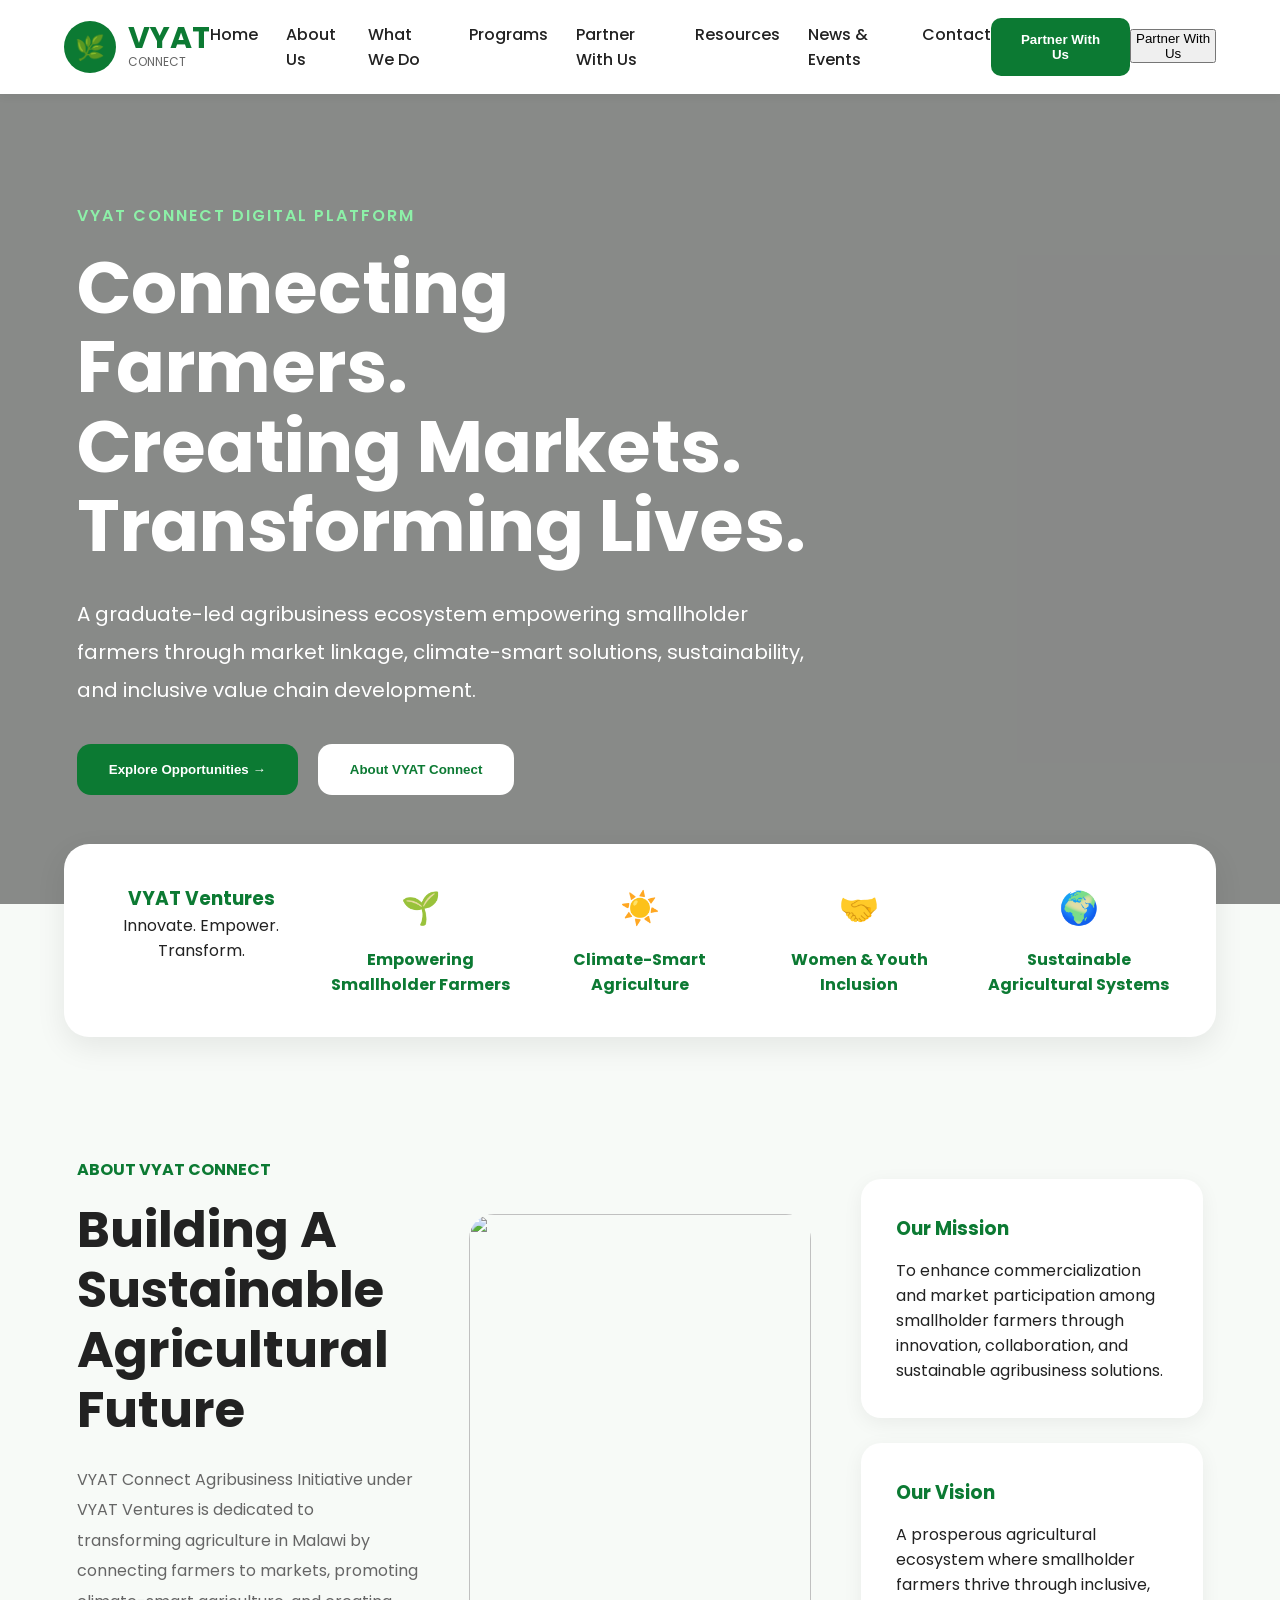
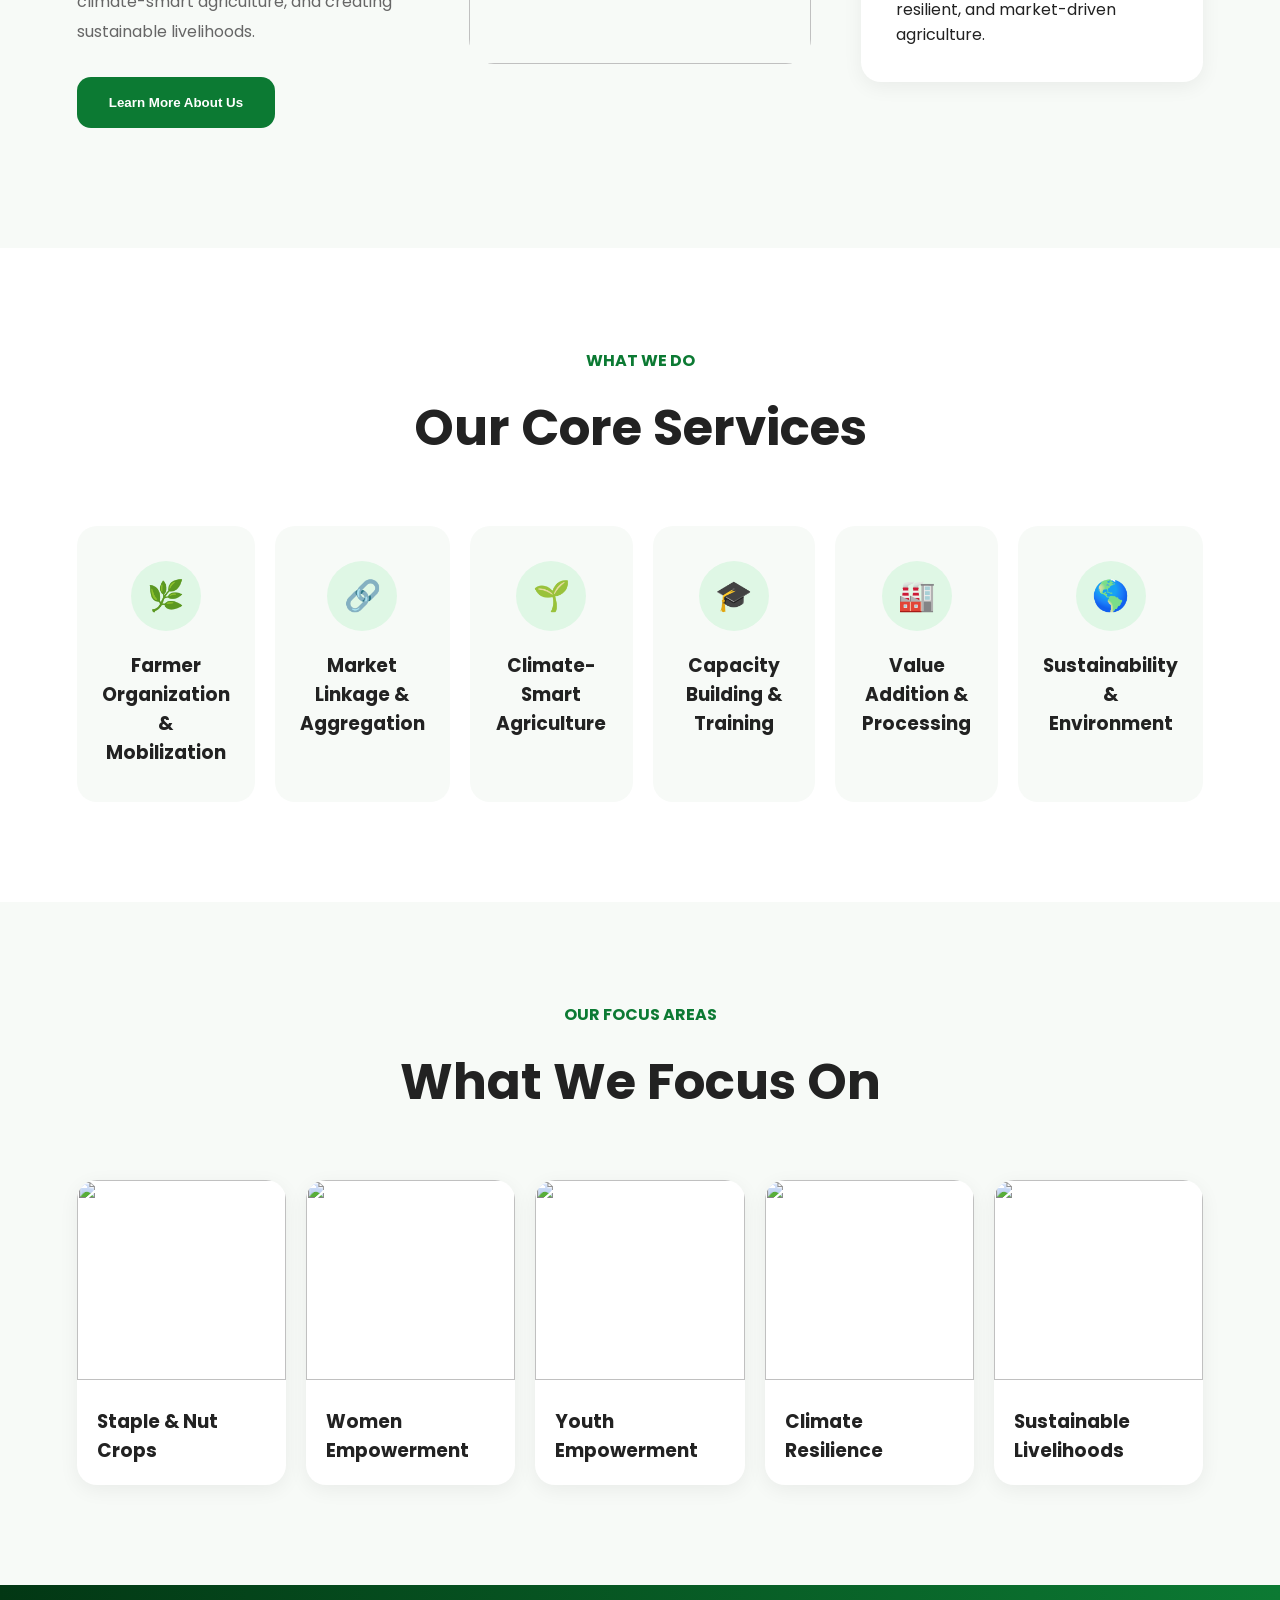
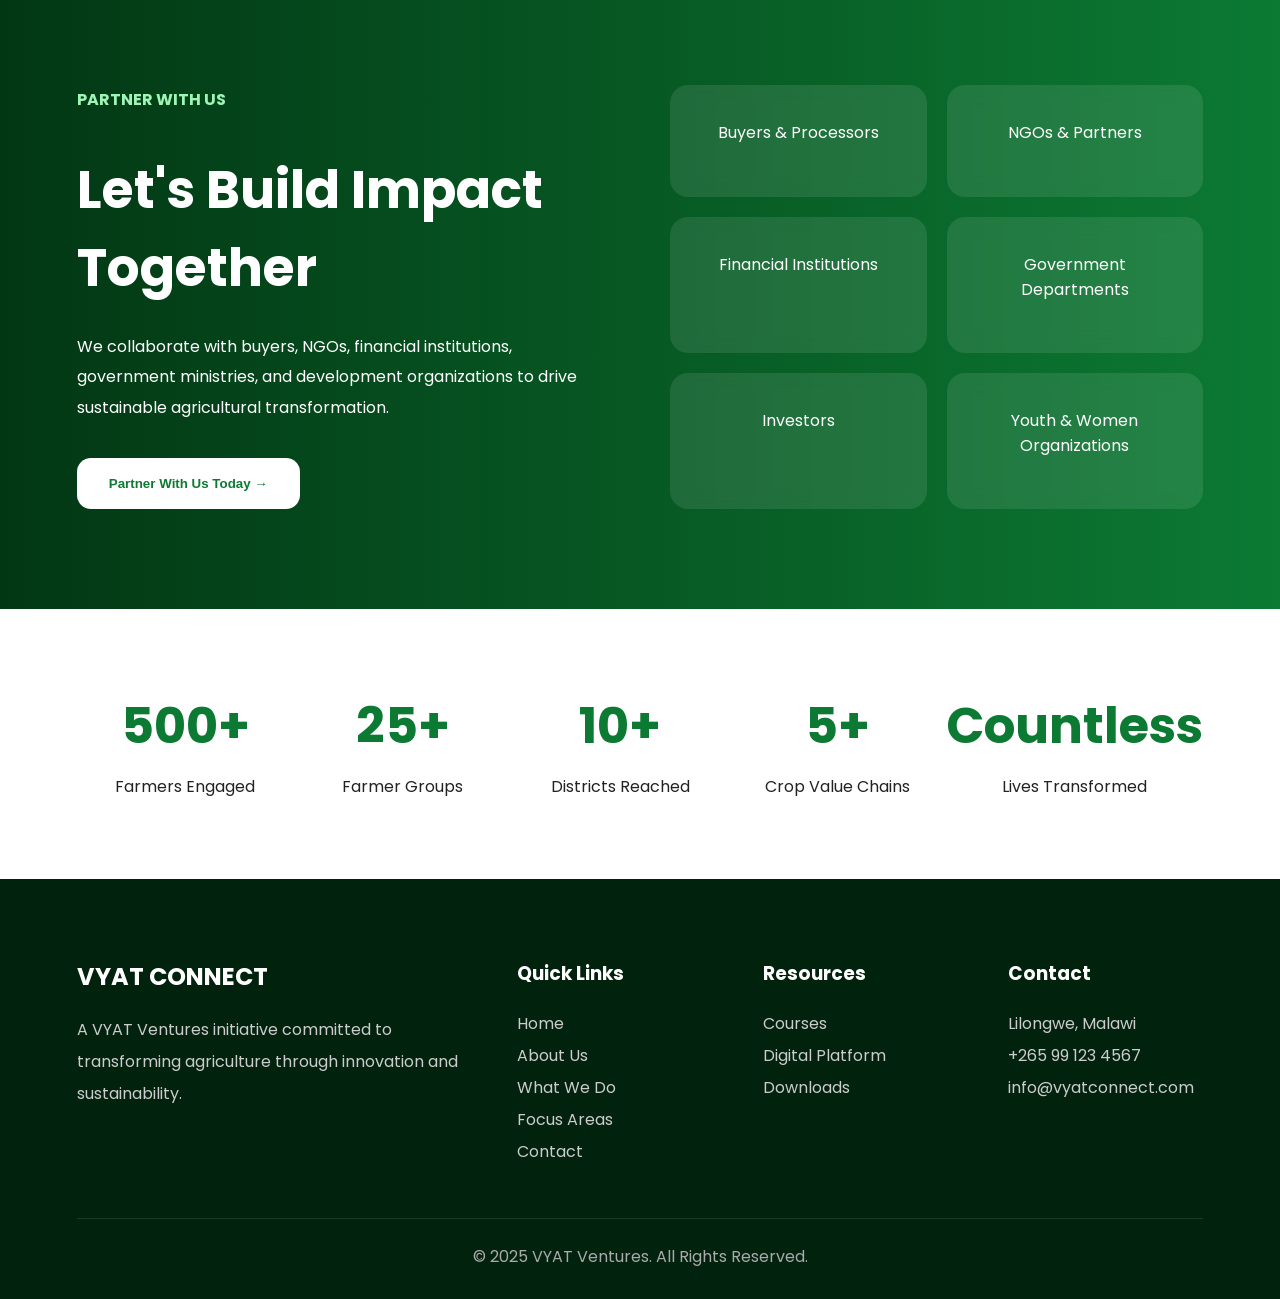
==== index.html @ 8e6dfffa "Add files via upload" ====
<!DOCTYPE html>
<html lang="en">
<head>
  <meta charset="UTF-8">
  <meta name="viewport" content="width=device-width, initial-scale=1.0">
  <title>VYAT Connect</title>

  <link rel="stylesheet" href="style.css">

  <link href="https://fonts.googleapis.com/css2?family=Poppins:wght@300;400;500;600;700;800&display=swap" rel="stylesheet">

</head>

<body>

  <!-- NAVBAR -->
  <header class="navbar">

    <div class="logo">

      <div class="logo-icon">🌿</div>

      <div>
        <h1>VYAT</h1>
        <p>CONNECT</p>
      </div>

    </div>

    <nav>

  <a href="index.html">Home</a>

  <a href="about.html">About Us</a>

  <a href="services.html">What We Do</a>

  <a href="programs.html">Programs</a>

  <a href="partnerships.html" class="partner-nav-btn">
  Partner With Us
</a>

  <a href="resources.html">Resources</a>

  <a href="news.html">News & Events</a>

  <a href="contact.html">Contact</a>

    </nav>

    <button class="partner-btn">
      Partner With Us
      <a href="login.php">
    <button>Partner With Us</button>
</a>
    </button>

  </header>

  <!-- HERO -->

  <section class="hero">

    <div class="overlay"></div>

    <div class="hero-content">

      <p class="hero-small">
        VYAT CONNECT DIGITAL PLATFORM
      </p>

      <h1>
        Connecting Farmers.
        <br>
        Creating Markets.
        <br>
        Transforming Lives.
      </h1>

      <p class="hero-text">
        A graduate-led agribusiness ecosystem empowering smallholder
        farmers through market linkage, climate-smart solutions,
        sustainability, and inclusive value chain development.
      </p>

      <div class="hero-buttons">

        <button class="green-btn">
          Explore Opportunities →
        </button>

        <button class="white-btn">
          About VYAT Connect
        </button>

      </div>

    </div>

  </section>

  <!-- FLOATING INFO -->

  <section class="floating-box">

    <div class="floating-card">
      <h3>VYAT Ventures</h3>
      <p>Innovate. Empower. Transform.</p>
    </div>

    <div class="floating-card">
      <div class="emoji">🌱</div>
      <h4>Empowering Smallholder Farmers</h4>
    </div>

    <div class="floating-card">
      <div class="emoji">☀️</div>
      <h4>Climate-Smart Agriculture</h4>
    </div>

    <div class="floating-card">
      <div class="emoji">🤝</div>
      <h4>Women & Youth Inclusion</h4>
    </div>

    <div class="floating-card">
      <div class="emoji">🌍</div>
      <h4>Sustainable Agricultural Systems</h4>
    </div>

  </section>

  <!-- ABOUT -->

  <section class="about">

    <div class="about-left">

      <p class="section-small">
        ABOUT VYAT CONNECT
      </p>

      <h2>
        Building A Sustainable Agricultural Future
      </h2>

      <p class="about-text">
        VYAT Connect Agribusiness Initiative under VYAT Ventures
        is dedicated to transforming agriculture in Malawi by
        connecting farmers to markets, promoting climate-smart
        agriculture, and creating sustainable livelihoods.
      </p>

      <button class="green-btn">
        Learn More About Us
      </button>

    </div>

    <div class="about-image">

      <img src="https://images.unsplash.com/photo-1523741543316-beb7fc7023d8?q=80&w=2070&auto=format&fit=crop">

    </div>

    <div class="about-right">

      <div class="mission-card">

        <h3>Our Mission</h3>

        <p>
          To enhance commercialization and market participation among
          smallholder farmers through innovation, collaboration,
          and sustainable agribusiness solutions.
        </p>

      </div>

      <div class="mission-card">

        <h3>Our Vision</h3>

        <p>
          A prosperous agricultural ecosystem where smallholder
          farmers thrive through inclusive, resilient,
          and market-driven agriculture.
        </p>

      </div>

    </div>

  </section>

  <!-- SERVICES -->

  <section class="services">

    <div class="section-center">

      <p class="section-small">
        WHAT WE DO
      </p>

      <h2>
        Our Core Services
      </h2>

    </div>

    <div class="service-grid">

      <div class="service-card">
        <div class="service-icon">🌿</div>
        <h3>Farmer Organization & Mobilization</h3>
      </div>

      <div class="service-card">
        <div class="service-icon">🔗</div>
        <h3>Market Linkage & Aggregation</h3>
      </div>

      <div class="service-card">
        <div class="service-icon">🌱</div>
        <h3>Climate-Smart Agriculture</h3>
      </div>

      <div class="service-card">
        <div class="service-icon">🎓</div>
        <h3>Capacity Building & Training</h3>
      </div>

      <div class="service-card">
        <div class="service-icon">🏭</div>
        <h3>Value Addition & Processing</h3>
      </div>

      <div class="service-card">
        <div class="service-icon">🌎</div>
        <h3>Sustainability & Environment</h3>
      </div>

    </div>

  </section>

  <!-- FOCUS AREAS -->

  <section class="focus">

    <div class="section-center">

      <p class="section-small">
        OUR FOCUS AREAS
      </p>

      <h2>
        What We Focus On
      </h2>

    </div>

    <div class="focus-grid">

      <div class="focus-card">
        <img src="https://images.unsplash.com/photo-1500937386664-56d1dfef3854?q=80&w=2070&auto=format&fit=crop">
        <div class="focus-content">
          <h3>Staple & Nut Crops</h3>
        </div>
      </div>

      <div class="focus-card">
        <img src="https://images.unsplash.com/photo-1494790108377-be9c29b29330?q=80&w=1974&auto=format&fit=crop">
        <div class="focus-content">
          <h3>Women Empowerment</h3>
        </div>
      </div>

      <div class="focus-card">
        <img src="https://images.unsplash.com/photo-1500648767791-00dcc994a43e?q=80&w=1974&auto=format&fit=crop">
        <div class="focus-content">
          <h3>Youth Empowerment</h3>
        </div>
      </div>

      <div class="focus-card">
        <img src="https://images.unsplash.com/photo-1466611653911-95081537e5b7?q=80&w=2070&auto=format&fit=crop">
        <div class="focus-content">
          <h3>Climate Resilience</h3>
        </div>
      </div>

      <div class="focus-card">
        <img src="https://images.unsplash.com/photo-1517486808906-6ca8b3f04846?q=80&w=2070&auto=format&fit=crop">
        <div class="focus-content">
          <h3>Sustainable Livelihoods</h3>
        </div>
      </div>

    </div>

  </section>

  <!-- PARTNERS -->

  <section class="partners">

    <div class="partners-left">

      <p class="section-small white">
        PARTNER WITH US
      </p>

      <h2>
        Let's Build Impact Together
      </h2>

      <p>
        We collaborate with buyers, NGOs, financial institutions,
        government ministries, and development organizations
        to drive sustainable agricultural transformation.
      </p>

      <button class="white-btn green-text">
        Partner With Us Today →
      </button>

    </div>

    <div class="partners-grid">

      <div class="partner-card">Buyers & Processors</div>
      <div class="partner-card">NGOs & Partners</div>
      <div class="partner-card">Financial Institutions</div>
      <div class="partner-card">Government Departments</div>
      <div class="partner-card">Investors</div>
      <div class="partner-card">Youth & Women Organizations</div>

    </div>

  </section>

  <!-- STATS -->

  <section class="stats">

    <div class="stat">
      <h2>500+</h2>
      <p>Farmers Engaged</p>
    </div>

    <div class="stat">
      <h2>25+</h2>
      <p>Farmer Groups</p>
    </div>

    <div class="stat">
      <h2>10+</h2>
      <p>Districts Reached</p>
    </div>

    <div class="stat">
      <h2>5+</h2>
      <p>Crop Value Chains</p>
    </div>

    <div class="stat">
      <h2>Countless</h2>
      <p>Lives Transformed</p>
    </div>

  </section>

  <!-- FOOTER -->

  <footer>

    <div class="footer-grid">

      <div>

        <h2>VYAT CONNECT</h2>

        <p>
          A VYAT Ventures initiative committed to transforming
          agriculture through innovation and sustainability.
        </p>

      </div>

      <div>

        <h3>Quick Links</h3>

        <ul>
          <li>Home</li>
          <li>About Us</li>
          <li>What We Do</li>
          <li>Focus Areas</li>
          <li>Contact</li>
        </ul>

      </div>

      <div>

        <h3>Resources</h3>

        <ul>
          <li>Courses</li>
          <li>Digital Platform</li>
          <li>Downloads</li>
        </ul>

      </div>

      <div>

        <h3>Contact</h3>

        <ul>
          <li>Lilongwe, Malawi</li>
          <li>+265 99 123 4567</li>
          <li>info@vyatconnect.com</li>
        </ul>

      </div>

    </div>

    <div class="copyright">
      © 2025 VYAT Ventures. All Rights Reserved.
    </div>

  </footer>

  <script src="script.js"></script>

</body>
</html>
---- style.css ----
*{
  margin:0;
  padding:0;
  box-sizing:border-box;
}

body{
  font-family:'Poppins',sans-serif;
  background:#f7faf7;
  color:#222;
}

/* NAVBAR */

.navbar{
  width:100%;
  background:white;
  padding:18px 5%;
  display:flex;
  justify-content:space-between;
  align-items:center;
  position:sticky;
  top:0;
  z-index:1000;
  box-shadow:0 2px 10px rgba(0,0,0,0.05);
}

.logo{
  display:flex;
  align-items:center;
  gap:12px;
}

.logo-icon{
  width:52px;
  height:52px;
  background:#0c7a33;
  border-radius:50%;
  display:flex;
  justify-content:center;
  align-items:center;
  color:white;
  font-size:24px;
}

.logo h1{
  font-size:30px;
  color:#0c7a33;
  line-height:1;
}

.logo p{
  font-size:12px;
  color:#666;
}

nav{
  display:flex;
  gap:28px;
}

nav a{
  text-decoration:none;
  color:#222;
  font-weight:500;
  transition:0.3s;
}

nav a:hover,
nav .active{
  color:#0c7a33;
}

.partner-btn{
  background:#0c7a33;
  color:white;
  border:none;
  padding:14px 26px;
  border-radius:10px;
  font-weight:600;
  cursor:pointer;
}

/* HERO */

.hero{
  height:90vh;
  background:url('https://images.unsplash.com/photo-1500937386664-56d1dfef3854?q=80&w=2070&auto=format&fit=crop');
  background-size:cover;
  background-position:center;
  position:relative;
  display:flex;
  align-items:center;
  padding:0 6%;
}

.overlay{
  position:absolute;
  inset:0;
  background:rgba(0,0,0,0.45);
}

.hero-content{
  position:relative;
  z-index:2;
  color:white;
  max-width:750px;
}

.hero-small{
  color:#8df0a8;
  letter-spacing:2px;
  font-weight:600;
  margin-bottom:20px;
}

.hero h1{
  font-size:72px;
  line-height:1.1;
  margin-bottom:30px;
}

.hero-text{
  font-size:20px;
  line-height:1.9;
  margin-bottom:35px;
}

.hero-buttons{
  display:flex;
  gap:20px;
  flex-wrap:wrap;
}

.green-btn{
  background:#0c7a33;
  color:white;
  border:none;
  padding:18px 32px;
  border-radius:14px;
  font-weight:600;
  cursor:pointer;
}

.white-btn{
  background:white;
  color:#0c7a33;
  border:none;
  padding:18px 32px;
  border-radius:14px;
  font-weight:600;
  cursor:pointer;
}

.green-text{
  color:#0c7a33;
}

/* FLOATING */

.floating-box{
  width:90%;
  margin:auto;
  margin-top:-60px;
  background:white;
  border-radius:25px;
  padding:40px;
  display:grid;
  grid-template-columns:repeat(5,1fr);
  gap:25px;
  position:relative;
  z-index:10;
  box-shadow:0 10px 30px rgba(0,0,0,0.08);
}

.floating-card{
  text-align:center;
}

.floating-card h3,
.floating-card h4{
  color:#0c7a33;
}

.emoji{
  font-size:32px;
  margin-bottom:15px;
}

/* ABOUT */

.about{
  padding:120px 6%;
  display:grid;
  grid-template-columns:1fr 1fr 1fr;
  gap:50px;
  align-items:center;
}

.section-small{
  color:#0c7a33;
  font-weight:700;
  margin-bottom:18px;
}

.about h2{
  font-size:50px;
  line-height:1.2;
  margin-bottom:25px;
}

.about-text{
  color:#666;
  line-height:1.9;
  margin-bottom:30px;
}

.about-image img{
  width:100%;
  height:450px;
  object-fit:cover;
  border-radius:25px;
}

.mission-card{
  background:white;
  padding:35px;
  border-radius:20px;
  margin-bottom:25px;
  box-shadow:0 5px 20px rgba(0,0,0,0.06);
}

.mission-card h3{
  color:#0c7a33;
  margin-bottom:15px;
}

/* SERVICES */

.services{
  padding:100px 6%;
  background:white;
}

.section-center{
  text-align:center;
  margin-bottom:60px;
}

.section-center h2{
  font-size:50px;
}

.service-grid{
  display:grid;
  grid-template-columns:repeat(6,1fr);
  gap:20px;
}

.service-card{
  background:#f7faf7;
  padding:35px 25px;
  border-radius:20px;
  text-align:center;
  transition:0.3s;
}

.service-card:hover{
  transform:translateY(-8px);
}

.service-icon{
  width:70px;
  height:70px;
  background:#dff7e5;
  border-radius:50%;
  display:flex;
  justify-content:center;
  align-items:center;
  margin:auto;
  margin-bottom:20px;
  font-size:30px;
}

/* FOCUS */

.focus{
  padding:100px 6%;
}

.focus-grid{
  display:grid;
  grid-template-columns:repeat(5,1fr);
  gap:20px;
}

.focus-card{
  background:white;
  border-radius:20px;
  overflow:hidden;
  box-shadow:0 5px 20px rgba(0,0,0,0.06);
}

.focus-card img{
  width:100%;
  height:200px;
  object-fit:cover;
}

.focus-content{
  padding:20px;
}

/* PARTNERS */

.partners{
  background:linear-gradient(to right,#023714,#0c7a33);
  color:white;
  padding:100px 6%;
  display:grid;
  grid-template-columns:1fr 1fr;
  gap:60px;
}

.white{
  color:#9ff5b5;
}

.partners h2{
  font-size:52px;
  margin-bottom:25px;
}

.partners p{
  line-height:1.9;
  margin-bottom:35px;
}

.partners-grid{
  display:grid;
  grid-template-columns:repeat(2,1fr);
  gap:20px;
}

.partner-card{
  background:rgba(255,255,255,0.1);
  padding:35px;
  border-radius:18px;
  text-align:center;
  backdrop-filter:blur(10px);
}

/* STATS */

.stats{
  padding:80px 6%;
  background:white;
  display:grid;
  grid-template-columns:repeat(5,1fr);
  text-align:center;
}

.stat h2{
  color:#0c7a33;
  font-size:50px;
  margin-bottom:10px;
}

/* FOOTER */

footer{
  background:#01220d;
  color:white;
  padding:80px 6% 30px;
}

.footer-grid{
  display:grid;
  grid-template-columns:2fr 1fr 1fr 1fr;
  gap:50px;
}

.footer-grid p,
.footer-grid li{
  color:#ccc;
  line-height:2;
  list-style:none;
}

.footer-grid h2,
.footer-grid h3{
  margin-bottom:20px;
}

.copyright{
  border-top:1px solid rgba(255,255,255,0.1);
  margin-top:50px;
  padding-top:25px;
  text-align:center;
  color:#aaa;
}

/* RESPONSIVE */

@media(max-width:1200px){

  .service-grid{
    grid-template-columns:repeat(3,1fr);
  }

  .focus-grid{
    grid-template-columns:repeat(2,1fr);
  }

  .about{
    grid-template-columns:1fr;
  }

  .floating-box{
    grid-template-columns:repeat(2,1fr);
  }

  .stats{
    grid-template-columns:repeat(2,1fr);
    gap:40px;
  }
}

@media(max-width:768px){

  nav{
    display:none;
  }

  .hero h1{
    font-size:48px;
  }

  .service-grid,
  .focus-grid,
  .partners,
  .stats,
  .footer-grid,
  .floating-box{
    grid-template-columns:1fr;
  }

  .partners-grid{
    grid-template-columns:1fr;
  }
}
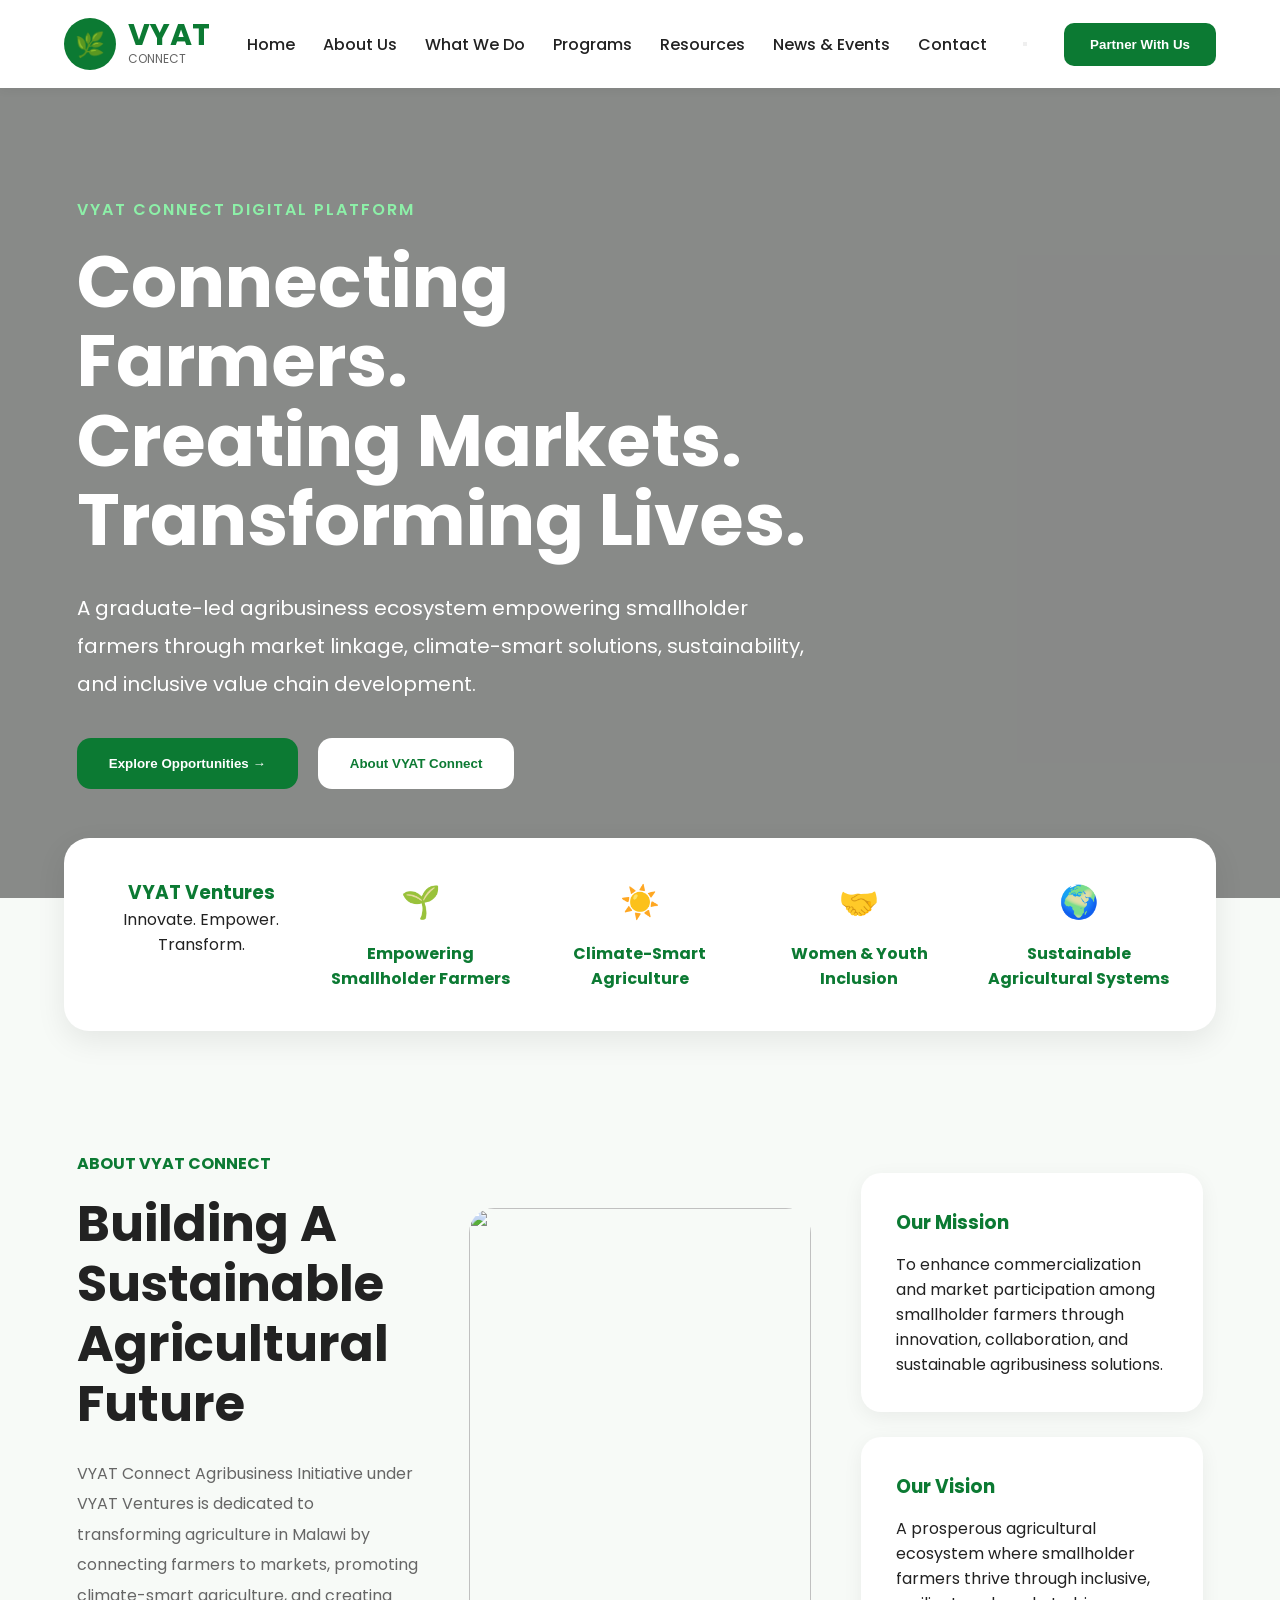
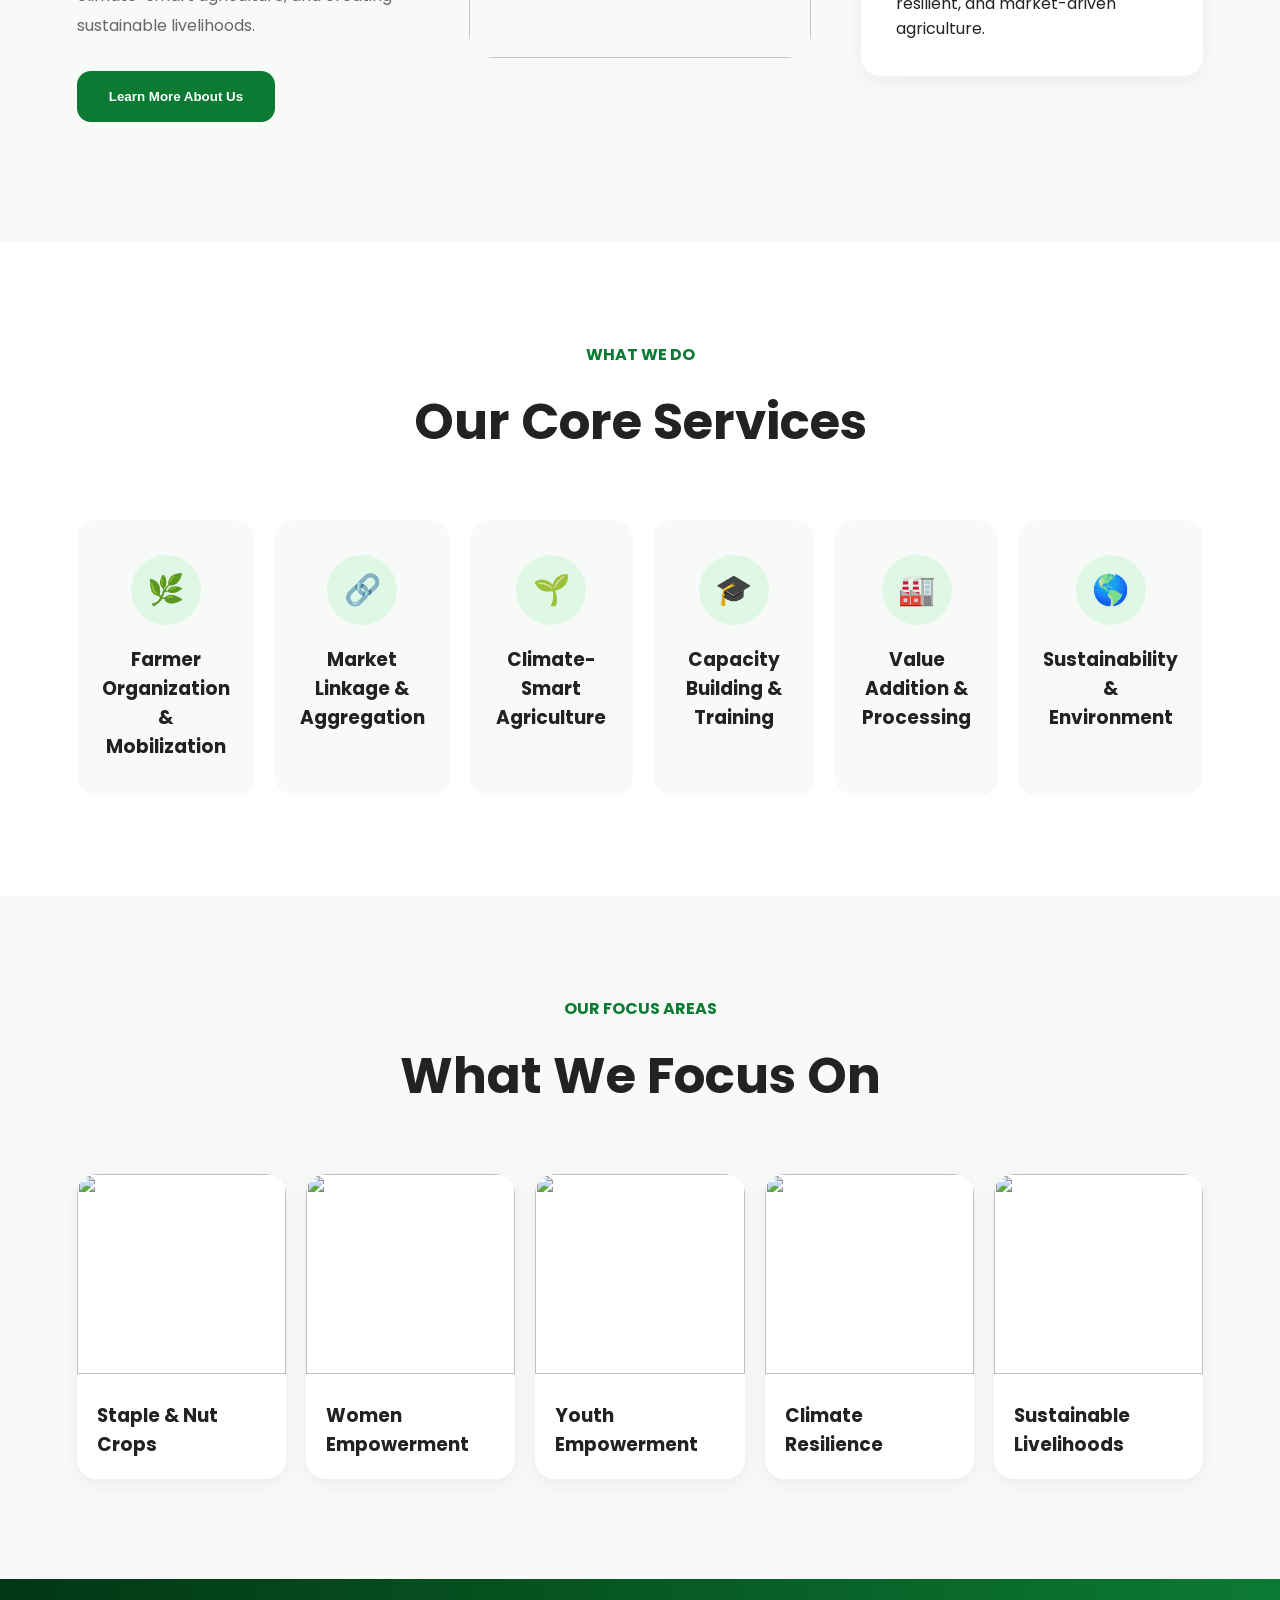
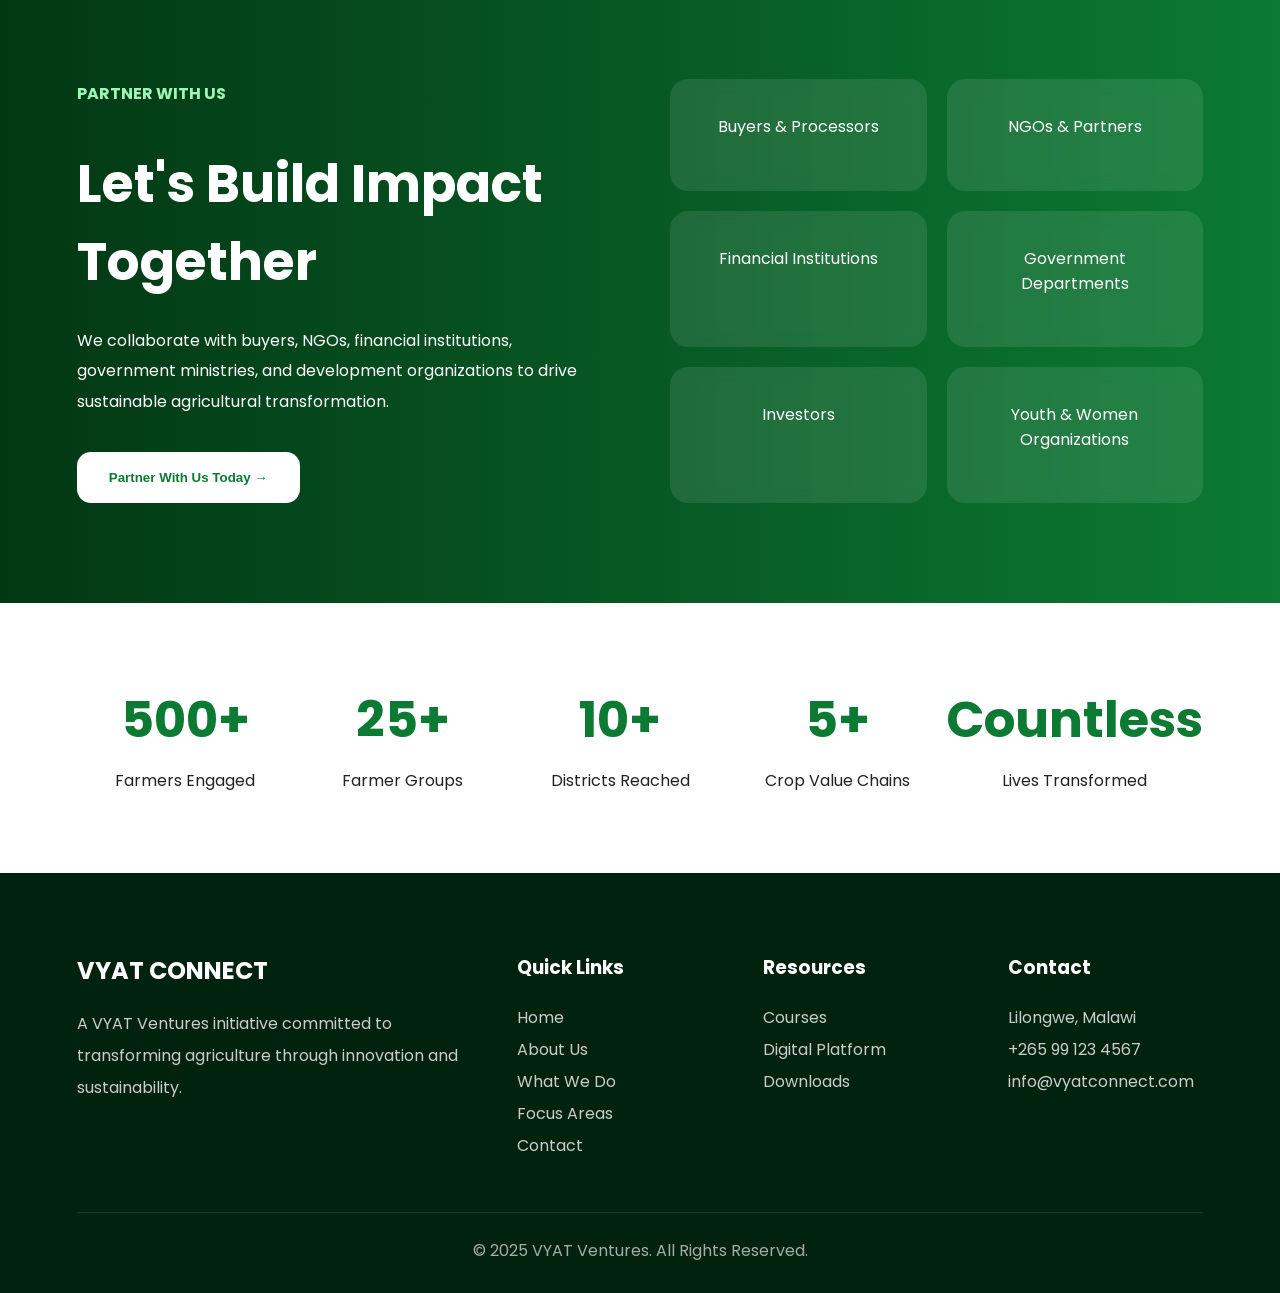
==== commit 548b6558: "Update index.html" ====
--- a/index.html
+++ b/index.html
@@ -37,25 +37,17 @@
 
   <a href="programs.html">Programs</a>
 
-  <a href="partnerships.html" class="partner-nav-btn">
-  Partner With Us
+  <a href="resources.html">Resources</a>
+
+  <a href="news.html">News & Events</a>
+
+  <a href="contact.html">Contact</a>
+
+    </nav>
+<button >
+      <a href="vyat-login.html">
+    <button class="partner-btn">Partner With Us</button>
 </a>
-
-  <a href="resources.html">Resources</a>
-
-  <a href="news.html">News & Events</a>
-
-  <a href="contact.html">Contact</a>
-
-    </nav>
-
-    <button class="partner-btn">
-      Partner With Us
-      <a href="login.php">
-    <button>Partner With Us</button>
-</a>
-    </button>
-
   </header>
 
   <!-- HERO -->
@@ -439,4 +431,4 @@
   <script src="script.js"></script>
 
 </body>
-</html>+</html>
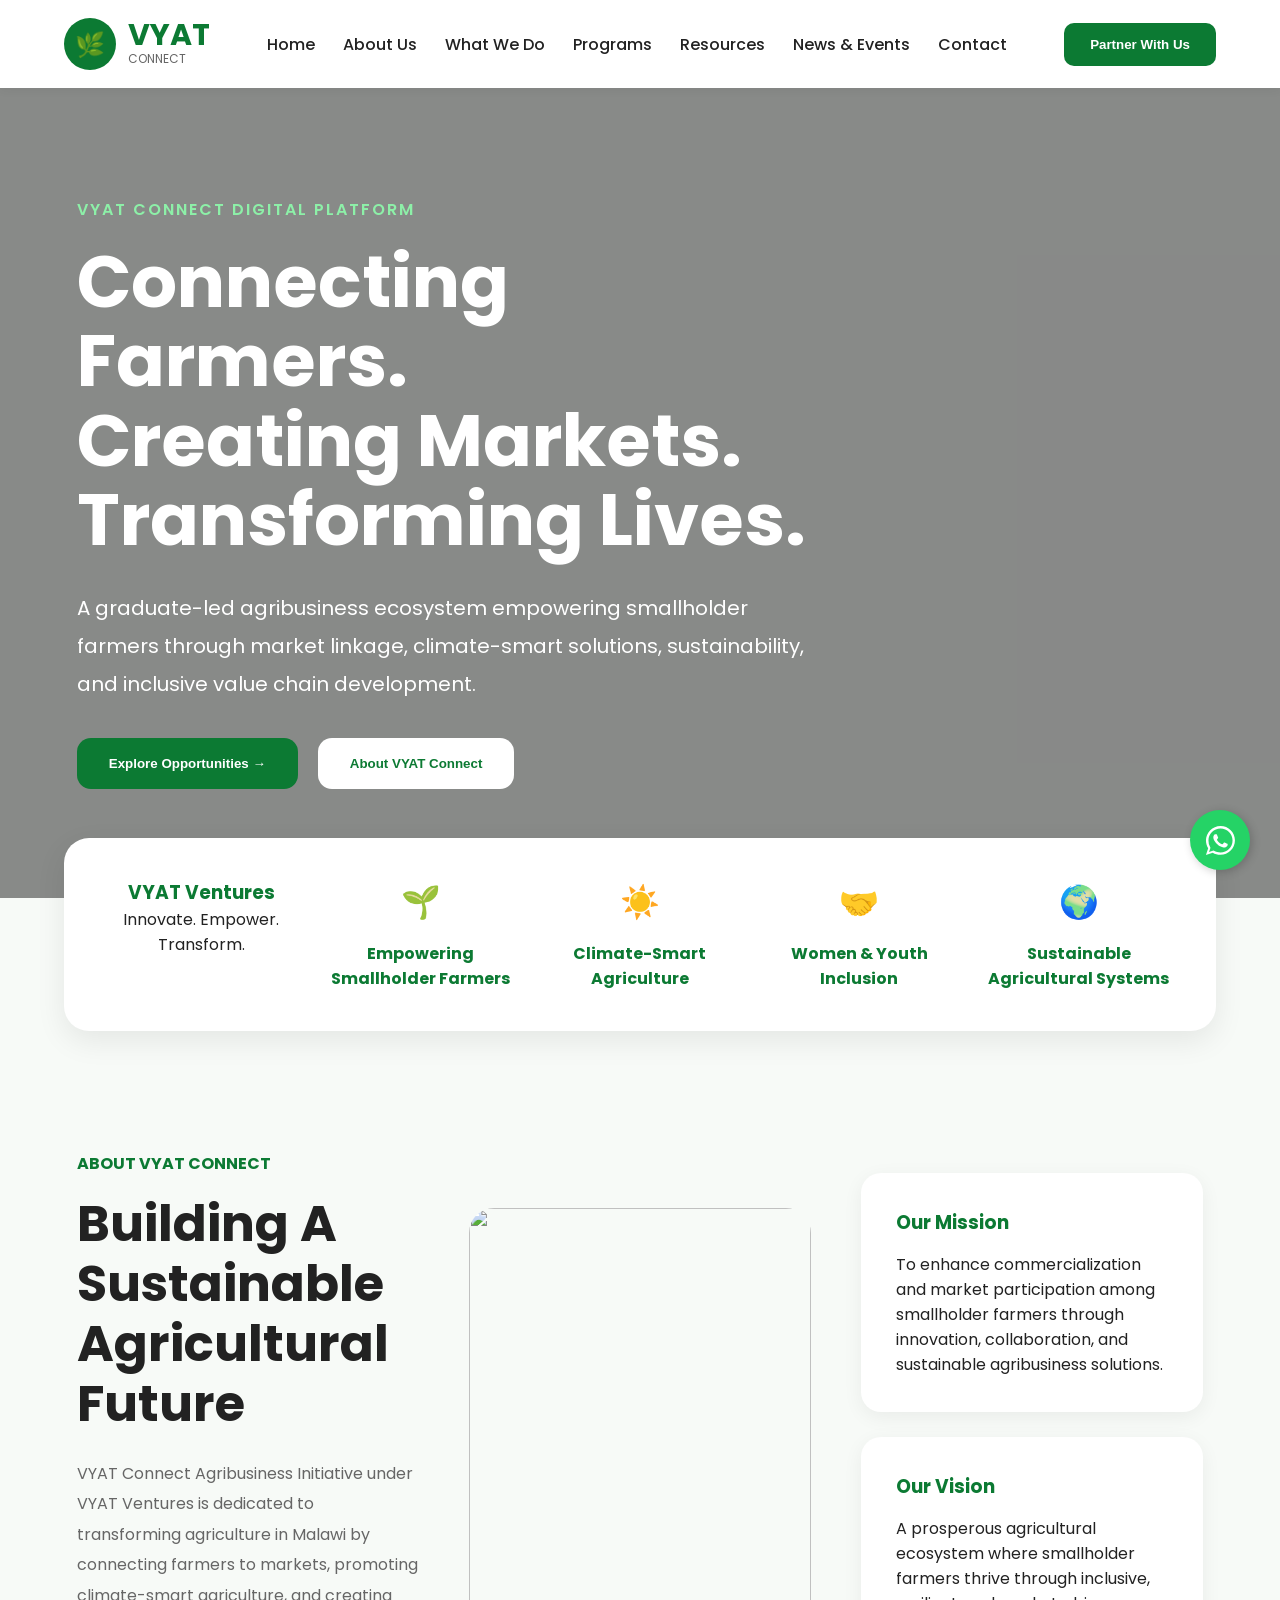
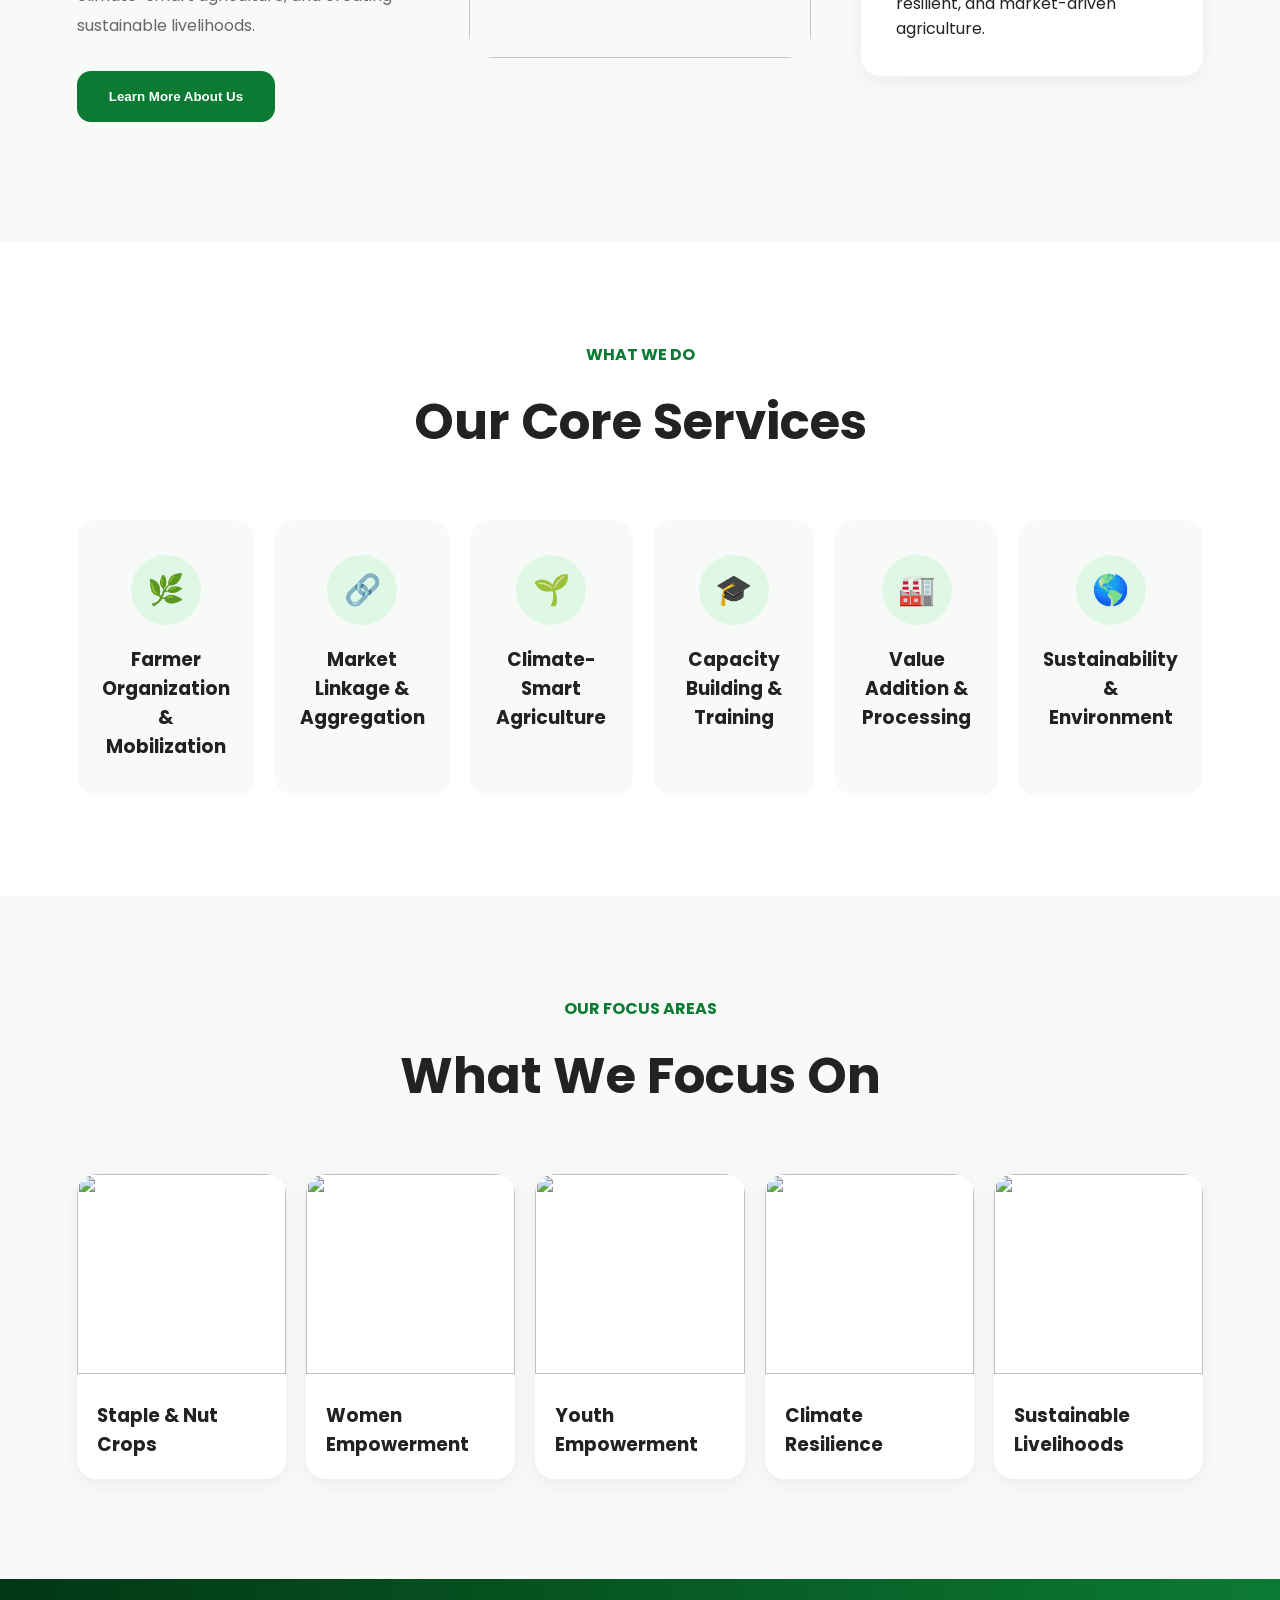
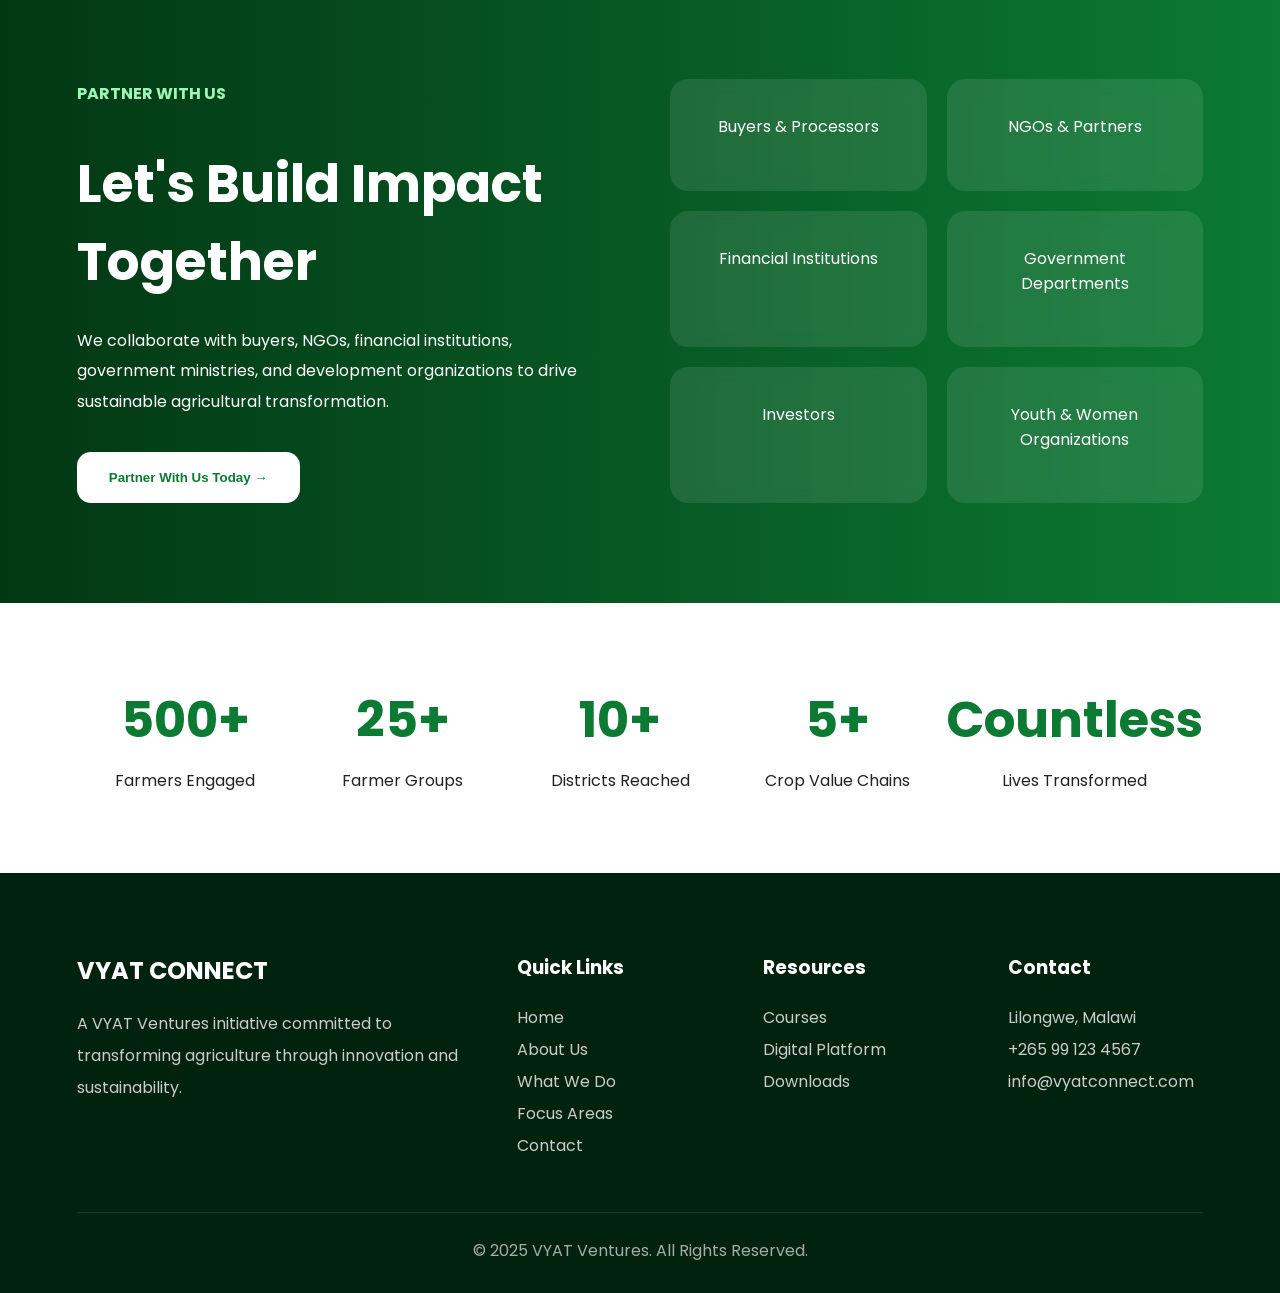
==== commit cb72ed67: "Prepare app for Vercel deployment" ====
--- a/index.html
+++ b/index.html
@@ -44,10 +44,12 @@
   <a href="contact.html">Contact</a>
 
     </nav>
-<button >
-      <a href="vyat-login.html">
-    <button class="partner-btn">Partner With Us</button>
-</a>
+
+    <a href="vyat-login.html" class="partner-btn-link">
+      <button class="partner-btn">Partner With Us</button>
+    </a>
+
+    <button class="hamburger" id="hamburger">☰</button>
   </header>
 
   <!-- HERO -->
--- a/style.css
+++ b/style.css
@@ -400,6 +400,16 @@
   color:#aaa;
 }
 
+/* HAMBURGER MENU */
+.hamburger {
+  display: none;
+  font-size: 30px;
+  cursor: pointer;
+  background: none;
+  border: none;
+  color: #0c7a33;
+}
+
 /* RESPONSIVE */
 
 @media(max-width:1200px){
@@ -426,10 +436,119 @@
   }
 }
 
+/* WHATSAPP FLOAT */
+.whatsapp-float {
+  position: fixed;
+  bottom: 30px;
+  right: 30px;
+  background-color: #25D366;
+  color: white;
+  border-radius: 50%;
+  width: 60px;
+  height: 60px;
+  display: flex;
+  justify-content: center;
+  align-items: center;
+  font-size: 30px;
+  box-shadow: 2px 2px 10px rgba(0,0,0,0.2);
+  z-index: 1000;
+  text-decoration: none;
+  transition: transform 0.3s ease;
+}
+
+.whatsapp-float:hover {
+  transform: scale(1.1);
+  background-color: #128C7E;
+  color: white;
+}
+
+/* CONTACT FORM */
+.contact-container {
+  max-width: 600px;
+  margin: 0 auto;
+  background: white;
+  padding: 40px;
+  border-radius: 20px;
+  box-shadow: 0 10px 30px rgba(0,0,0,0.08);
+  text-align: left;
+}
+
+.contact-container h3 {
+  color: #0c7a33;
+  margin-bottom: 20px;
+  text-align: center;
+}
+
+.form-group {
+  margin-bottom: 20px;
+}
+
+.form-group label {
+  display: block;
+  font-weight: 600;
+  margin-bottom: 8px;
+  color: #333;
+}
+
+.form-group input,
+.form-group textarea {
+  width: 100%;
+  padding: 12px;
+  border: 1px solid #ddd;
+  border-radius: 10px;
+  font-size: 15px;
+  outline: none;
+  transition: 0.3s;
+}
+
+.form-group input:focus,
+.form-group textarea:focus {
+  border-color: #0c7a33;
+  box-shadow: 0 0 5px rgba(12, 122, 51, 0.3);
+}
+
+.submit-btn {
+  width: 100%;
+  background: #0c7a33;
+  color: white;
+  padding: 15px;
+  border: none;
+  border-radius: 10px;
+  font-size: 16px;
+  font-weight: bold;
+  cursor: pointer;
+  transition: 0.3s;
+}
+
+.submit-btn:hover {
+  background: #095925;
+}
+
 @media(max-width:768px){
 
+  .hamburger {
+    display: block;
+  }
+
   nav{
-    display:none;
+    position: absolute;
+    top: 100%;
+    left: 0;
+    width: 100%;
+    background: white;
+    flex-direction: column;
+    padding: 20px 5%;
+    box-shadow: 0 10px 10px rgba(0,0,0,0.05);
+    display: none;
+    gap: 15px;
+  }
+
+  nav.active {
+    display: flex;
+  }
+
+  .partner-btn-link {
+    display: none;
   }
 
   .hero h1{
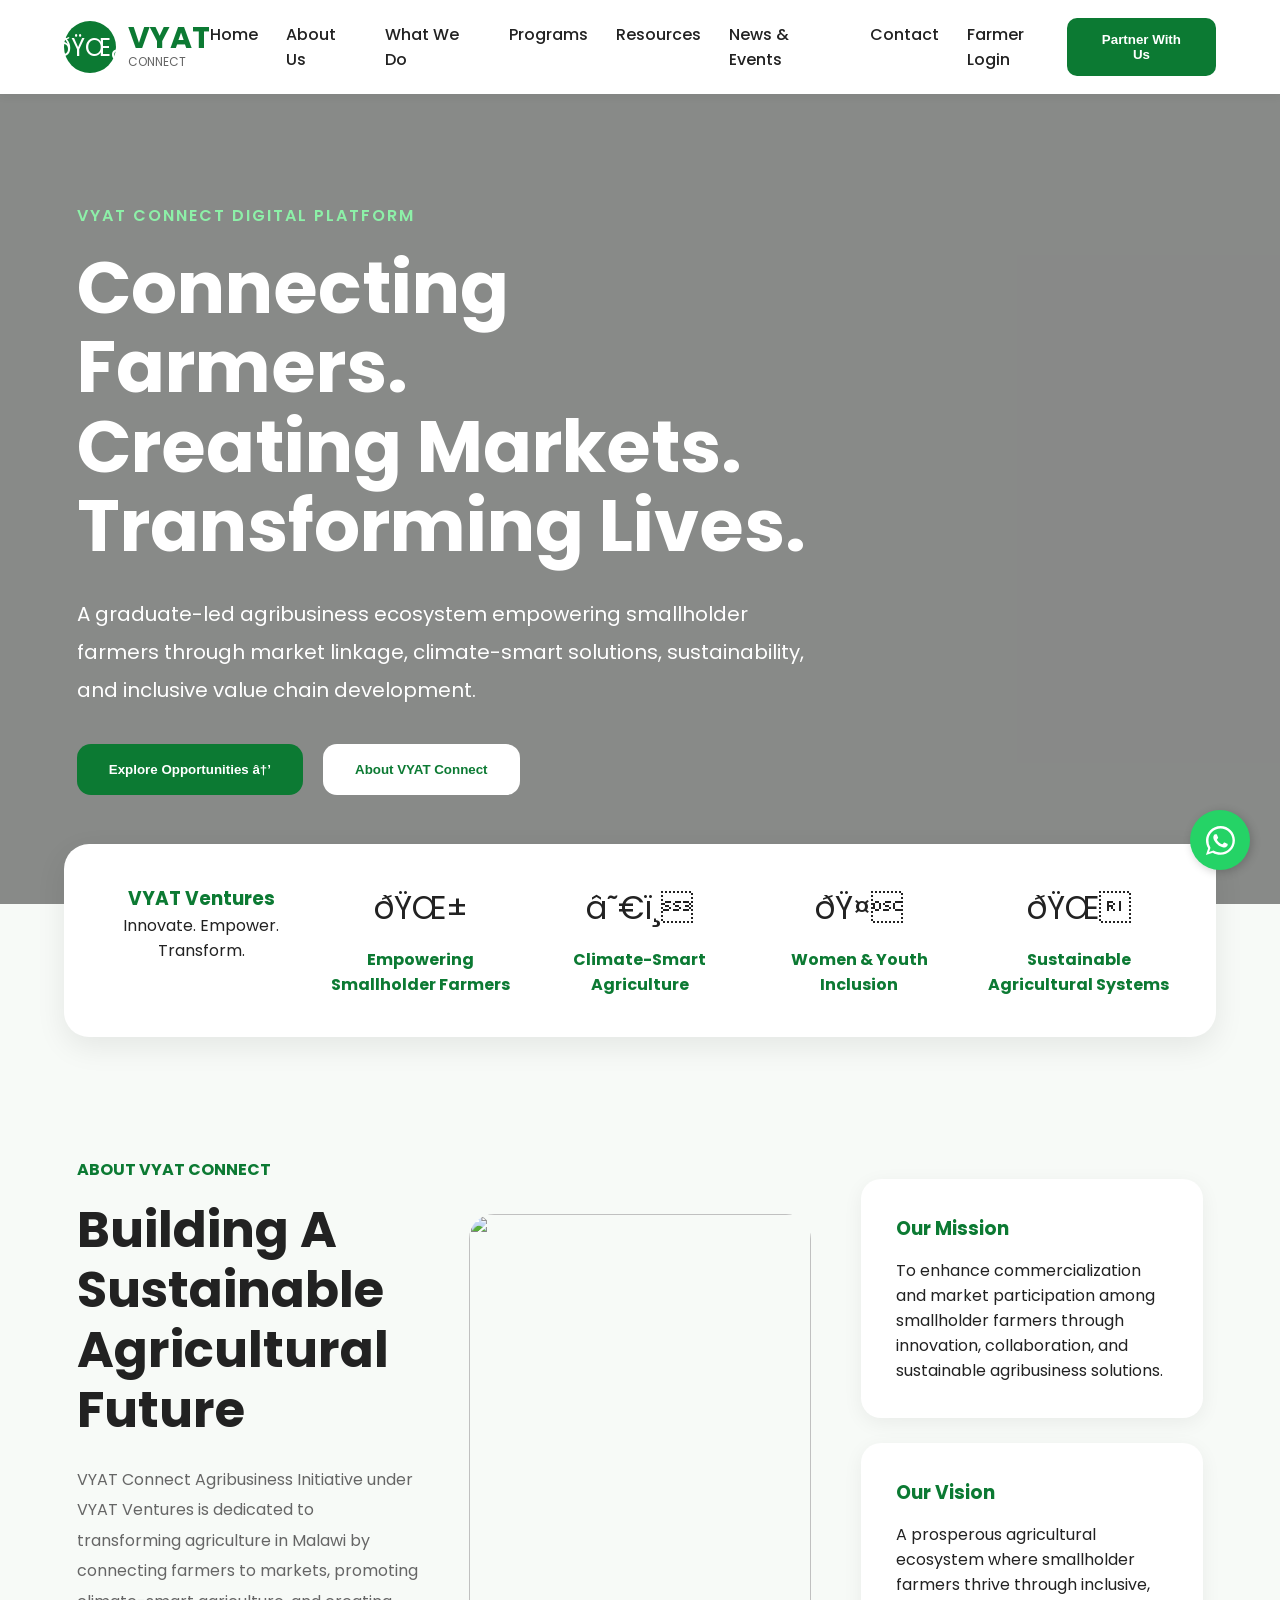
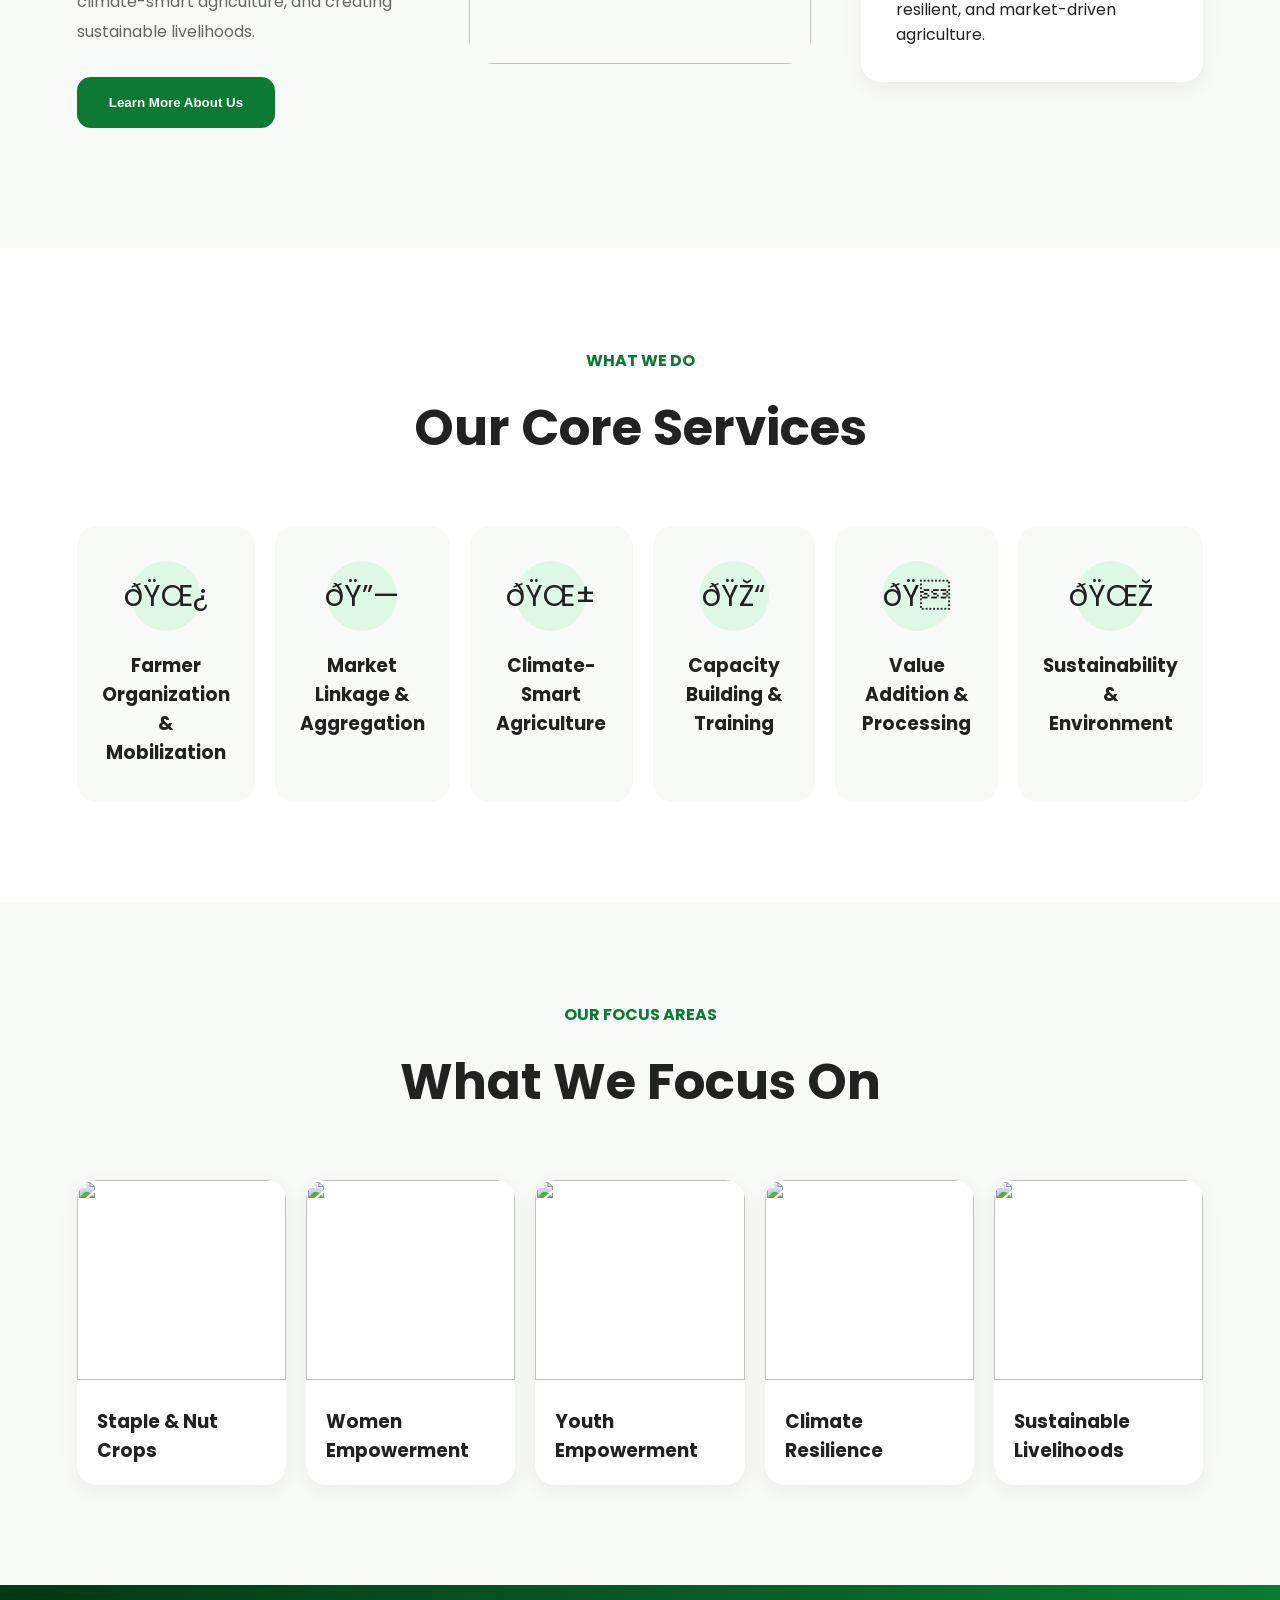
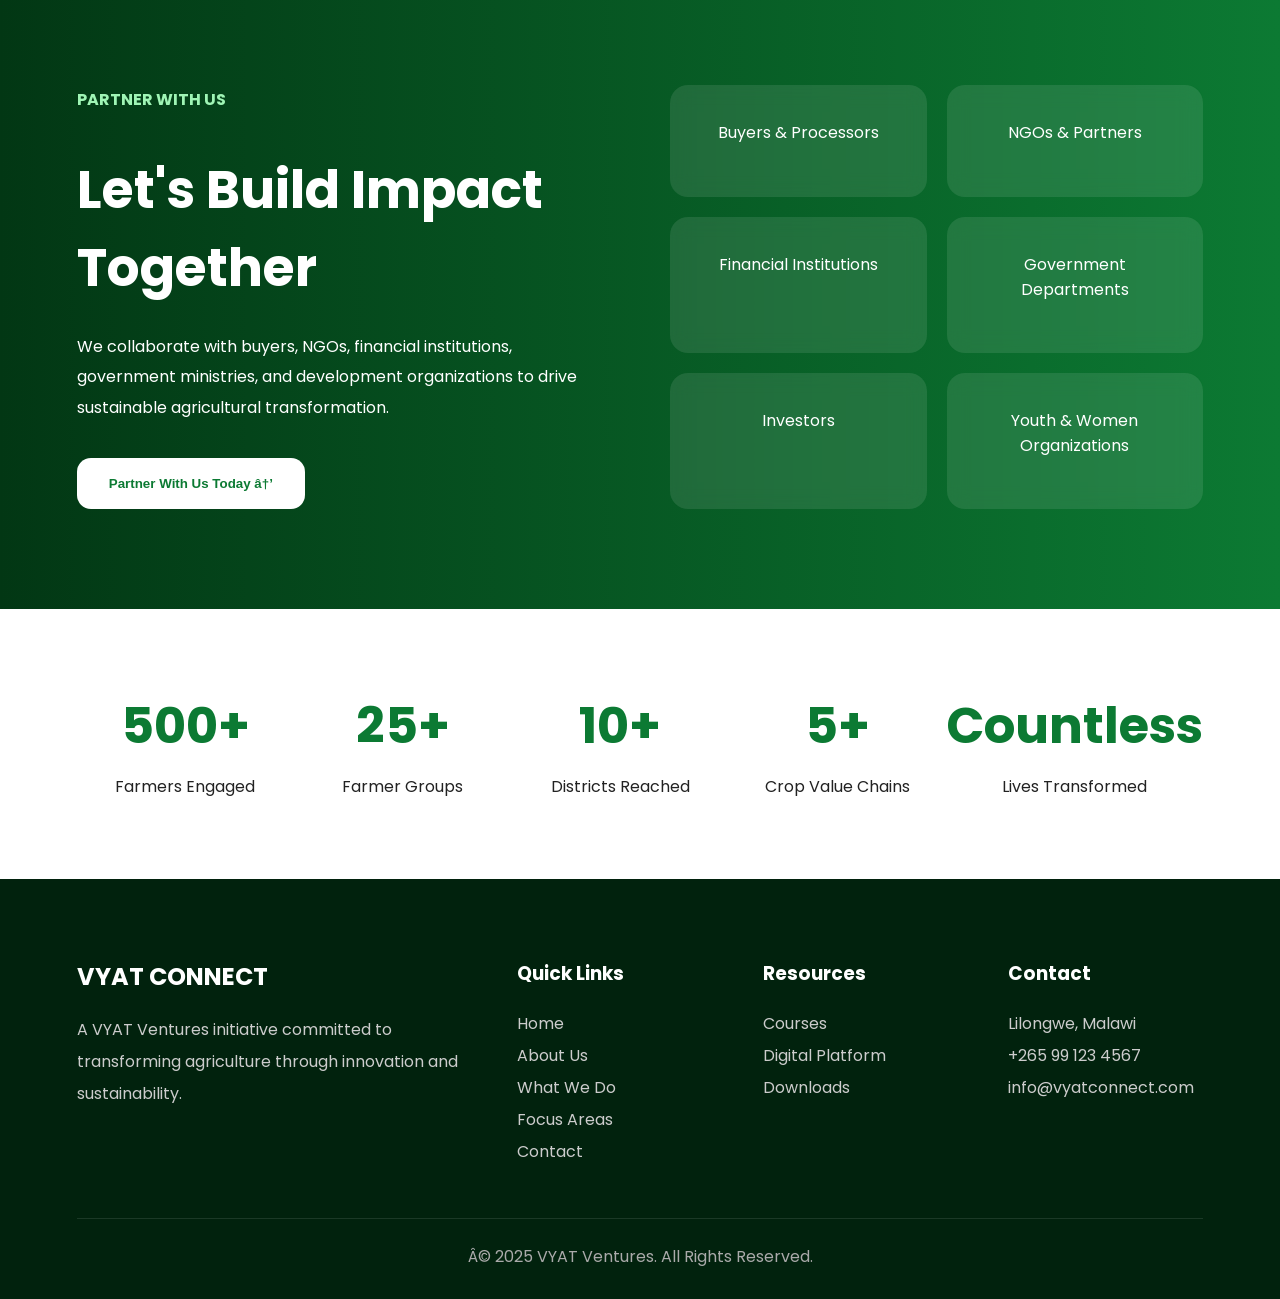
==== commit a147eec2: "Fix WhatsApp button, add Farmer Login link, and link Partner buttons to contact form" ====
--- a/index.html
+++ b/index.html
@@ -1,4 +1,4 @@
-<!DOCTYPE html>
+﻿<!DOCTYPE html>
 <html lang="en">
 <head>
   <meta charset="UTF-8">
@@ -18,7 +18,7 @@
 
     <div class="logo">
 
-      <div class="logo-icon">🌿</div>
+      <div class="logo-icon">ðŸŒ¿</div>
 
       <div>
         <h1>VYAT</h1>
@@ -43,9 +43,11 @@
 
   <a href="contact.html">Contact</a>
 
+  <a href="vyat-login.html" class="login-link">Farmer Login</a>
+
     </nav>
 
-    <a href="vyat-login.html" class="partner-btn-link">
+    <a href="contact.html" class="partner-btn-link">
       <button class="partner-btn">Partner With Us</button>
     </a>
 
@@ -81,7 +83,7 @@
       <div class="hero-buttons">
 
         <button class="green-btn">
-          Explore Opportunities →
+          Explore Opportunities â†’
         </button>
 
         <button class="white-btn">
@@ -104,22 +106,22 @@
     </div>
 
     <div class="floating-card">
-      <div class="emoji">🌱</div>
+      <div class="emoji">ðŸŒ±</div>
       <h4>Empowering Smallholder Farmers</h4>
     </div>
 
     <div class="floating-card">
-      <div class="emoji">☀️</div>
+      <div class="emoji">â˜€ï¸</div>
       <h4>Climate-Smart Agriculture</h4>
     </div>
 
     <div class="floating-card">
-      <div class="emoji">🤝</div>
+      <div class="emoji">ðŸ¤</div>
       <h4>Women & Youth Inclusion</h4>
     </div>
 
     <div class="floating-card">
-      <div class="emoji">🌍</div>
+      <div class="emoji">ðŸŒ</div>
       <h4>Sustainable Agricultural Systems</h4>
     </div>
 
@@ -207,32 +209,32 @@
     <div class="service-grid">
 
       <div class="service-card">
-        <div class="service-icon">🌿</div>
+        <div class="service-icon">ðŸŒ¿</div>
         <h3>Farmer Organization & Mobilization</h3>
       </div>
 
       <div class="service-card">
-        <div class="service-icon">🔗</div>
+        <div class="service-icon">ðŸ”—</div>
         <h3>Market Linkage & Aggregation</h3>
       </div>
 
       <div class="service-card">
-        <div class="service-icon">🌱</div>
+        <div class="service-icon">ðŸŒ±</div>
         <h3>Climate-Smart Agriculture</h3>
       </div>
 
       <div class="service-card">
-        <div class="service-icon">🎓</div>
+        <div class="service-icon">ðŸŽ“</div>
         <h3>Capacity Building & Training</h3>
       </div>
 
       <div class="service-card">
-        <div class="service-icon">🏭</div>
+        <div class="service-icon">ðŸ­</div>
         <h3>Value Addition & Processing</h3>
       </div>
 
       <div class="service-card">
-        <div class="service-icon">🌎</div>
+        <div class="service-icon">ðŸŒŽ</div>
         <h3>Sustainability & Environment</h3>
       </div>
 
@@ -317,9 +319,11 @@
         to drive sustainable agricultural transformation.
       </p>
 
-      <button class="white-btn green-text">
-        Partner With Us Today →
-      </button>
+      <a href="contact.html" style="text-decoration: none;">
+        <button class="white-btn green-text">
+          Partner With Us Today â†’
+        </button>
+      </a>
 
     </div>
 
@@ -425,7 +429,7 @@
     </div>
 
     <div class="copyright">
-      © 2025 VYAT Ventures. All Rights Reserved.
+      Â© 2025 VYAT Ventures. All Rights Reserved.
     </div>
 
   </footer>
